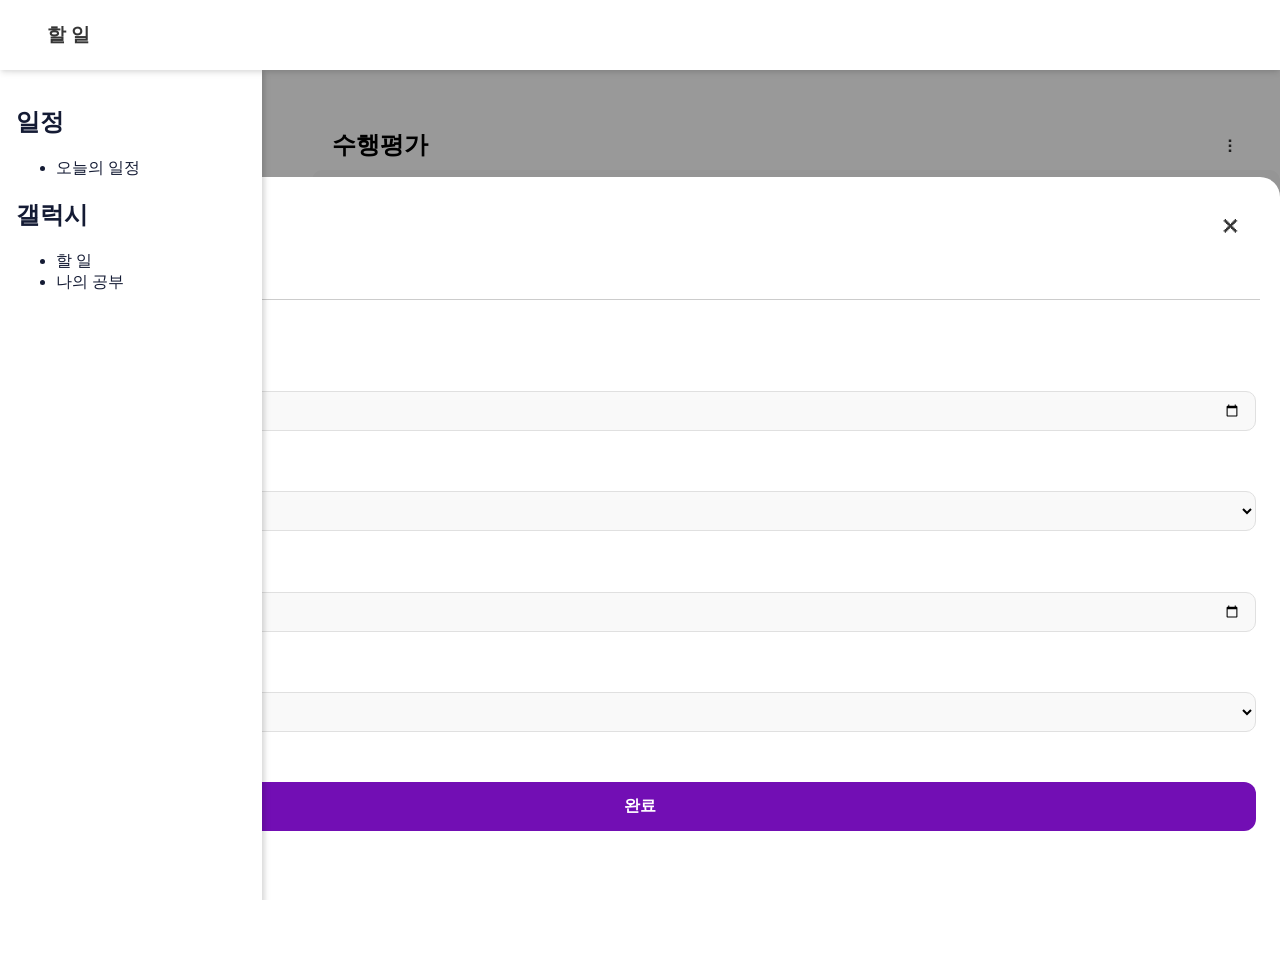
==== MyListMain.html @ 488063f8 "modal done" ====
<!DOCTYPE html>
<html lang="ko">
<head>
    <meta charset="UTF-8">
    <meta name="viewport" content="width=device-width, initial-scale=1.0">
    <link rel="stylesheet" href="style.css">
    <title>나의 할 일</title>
</head>
<body>

    <header id="mobile-header">
        <button id="hamburger">☰</button>
        <h3>할 일</h3>
    </header>

    <div id="app">

        <!-- 사이드바 -->
        <div id="overlay"></div>

        <aside id="sidebar">
            <h2>일정</h2>
            <nav>
                <ul>
                    <li>오늘의 일정</li>
                </ul>
            </nav>
            <h2>갤럭시</h2>
            <nav>
                <ul>
                    <li>할 일</li>
                    <li>나의 공부</li>
                </ul>
            </nav>
        </aside>




        <main id="content">

            <div class="hidden_height_box"> </div>

            <!-- 수행평가 목록 -->
            <div class="list-header">
                <h2 class="listname">수행평가</h2>
                <button class="filter-btn">⁝</button>
            </div>

            <div class="table-row header-row">
                <div class="col-fixed tititle">제목</div>
                <div class="scroll-area">
                    <span class="col">Due date</span>
                    <span class="col">Priority</span>
                    <span class="col">Do date</span>
                    <span class="col">Do time</span>
                </div>
            </div>

            <div class="table-row">
                <div class="col-fixed">
                    <div class="status-btn">
                        <img src="./Asset/status/sta0.png" class="status-icon">
                    </div>
                    <div class="task-info">
                        <span class="task-title">제목</span>
                        <span class="task-sub">과목</span>
                    </div>
                </div>
                <div class="scroll-area">
                    <span class="col">OOO 00</span>
                    <span class="col">
                        <span class="tagg T_p1">긴급</span>
                    </span>
                    <span class="col">OOO 00</span>
                    <span class="col">
                        <span class="tagg">아침</span>
                    </span>
                </div>
            </div>

            
            <div class="table-row add-newrow" id="add-btn-sh">
                <div class="col-fixed">
                    <div class="add-icon">
                        <img src="./Asset/icons/plus_new.png" class="add-iconpic">
                    </div>
                    <div class="task-info">
                        <span class="task-title">할 일 추가...</span>
                    </div>
                </div>
            </div>

            <div class="hidden_height_box"> </div>

            <!-- 할 일 목록 -->
            <div class="list-header">
                <h2 class="listname">할 일</h2>
                <button class="filter-btn">⁝</button>
            </div>

            <div class="table-row header-row">
                <div class="col-fixed tititle">제목</div>
                <div class="scroll-area">
                    <span class="col">Due date</span>
                    <span class="col">Priority</span>
                    <span class="col">Do date</span>
                    <span class="col">Do time</span>
                </div>
            </div>

            <div class="table-row">
                <div class="col-fixed">
                    <div class="status-btn">
                        <img src="./Asset/status/sta0.png" class="status-icon">
                    </div>
                    <div class="task-info">
                        <span class="task-title">제목</span>
                        <span class="task-sub">과목</span>
                    </div>
                </div>
                <div class="scroll-area">
                    <span class="col">OOO 00</span>
                    <span class="col">
                        <span class="tagg T_p1">긴급</span>
                    </span>
                    <span class="col">OOO 00</span>
                    <span class="col">
                        <span class="tagg">아침</span>
                    </span>
                </div>
            </div>

            <div class="table-row add-newrow" id="add-btn-hi">
                <div class="col-fixed">
                    <div class="add-icon">
                        <img src="./Asset/icons/plus_new.png" class="add-iconpic">
                    </div>
                    <div class="task-info">
                        <span class="task-title">할 일 추가...</span>
                    </div>
                </div>
            </div>

            <div class="hidden_height_box"> </div>

            <!-- 할 일 과제 -->
            <div class="list-header">
                <h2>할 과제</h2>
                <button class="filter-btn">⁝</button>
            </div>

            <div class="table-row header-row">
                <div class="col-fixed tititle">제목</div>
                <div class="scroll-area">
                    <span class="col">Due date</span>
                    <span class="col">Priority</span>
                    <span class="col">Do date</span>
                    <span class="col">Do time</span>
                </div>
            </div>

            <div class="table-row">
                <div class="col-fixed">
                    <div class="status-btn">
                        <img src="./Asset/status/sta0.png" class="status-icon">
                    </div>
                    <div class="task-info">
                        <span class="task-title">제목</span>
                        <span class="task-sub">과목</span>
                    </div>
                </div>
                <div class="scroll-area">
                    <span class="col">OOO 00</span>
                    <span class="col">
                        <span class="tagg T_p1">긴급</span>
                    </span>
                    <span class="col">OOO 00</span>
                    <span class="col">
                        <span class="tagg">아침</span>
                    </span>
                </div>
            </div>

            <div class="table-row add-newrow" id="add-btn-hg">
                <div class="col-fixed">
                    <div class="add-icon">
                        <img src="./Asset/icons/plus_new.png" class="add-iconpic">
                    </div>
                    <div class="task-info">
                        <span class="task-title">할 일 추가...</span>
                    </div>
                </div>
            </div>

            <div class="hidden_height_box"> </div>
        </main>
    </div>

    <div id="add-task-modal">
        <div id="modal-content">
            <div id="modal-header">
            <div class="hidden_width_box"> </div>
            <button id="modal-close-btn">✕</button>
            </div>
            <input type="text" id="add-task-name" placeholder="할 일 제목" value="" maxlength="20" required>
            <div id="modal-left">
                <h4>Due Date</h4>
                <input type="date" id="add-due-date" value="" required>
                <h4>Priority</h4>
                <select>
                    <option value="1">긴급</option>
                    <option value="2">높음</option>
                    <option value="3">중간</option>
                    <option value="4">보통</option>
                </select>
                <h4>Do date</h4>
                <input type="date" id="add-do-date" value="" required>
                <h4>Do Time</h4>
                <select>
                    <option value="1">아침</option>
                    <option value="2">1~4교시</option>
                    <option value="3">점심</option>
                    <option value="4">5~7교시</option>
                    <option value="5">89교시</option>
                    <option value="6">저녁</option>
                    <option value="7">야간1</option>
                    <option value="8">야간2</option>
                    <option value="9">야간3</option>
                    <option value="10">심야</option>
                </select>
            </div>
            <button id="modal-ok-btn">완료</button>
        </div>
    </div>

    <nav id="tab-bar">
        <button class="tab-item">
            <img src=".\Asset\icons\free-icon-font-ballot-7653160.png" alt="list">
            <span>List</span>
        </button>

        <button class="tab-item">
            <img src=".\Asset\icons\free-icon-font-square-star-10294913.png" alt="priority">
            <span>Priority
            </span>
        </button>

        <button class="tab-item">
            <img src=".\Asset\icons\free-icon-font-calendar-minus-7602626.png" alt="do-date">
            <span>Due Date</span>
        </button>

        <button class="tab-item">
            <img src=".\Asset\icons\free-icon-font-calendar-clock-7602606.png" alt="due-date">
            <span>Do date</span>
        </button>
    </nav>

<script src="main.js"></script>
</body>
</html>
---- style.css ----
html, body {
    margin: 0;
    padding: 0;
}


#overlay {
    position: fixed;
    inset: 0;
    background: rgba(0,0,0,0.4);

    opacity: 0;
    visibility: hidden;
    transition: opacity 0.3s;

    z-index: 890;
}

#overlay.open {
    opacity: 1;
    visibility: visible;
}

#sidebar {
    position: fixed;
    width: 230px;
    height: 100%;
    background: #ffffff;
    color: #141B34;
    padding: 16px;

    transform: translateX(-100%);
    transition: transform 0.3s;

    z-index: 900;

}

#sidebar.open {
    transform: translateX(0);
}

#mobile-header{
    position: sticky;
    top: 0;
    width: 100%;
    height: 70px;
    background: #ffffff;
    color: #363636;
    display: flex;
    gap: 15px;
    align-items: center;

    box-shadow: 0 4px 6px -1px rgba(0, 0, 0, 0.1), 
              0 2px 4px -1px rgba(0, 0, 0, 0.06);
    
    z-index: 1000;          
}

#hamburger{
    width: 50px;
    height: 50px;
    background-color: #ffffff;
    border: none;
    margin: 10px;
}


#tab-bar {
    display: flex;
    justify-content: space-around;
    position: sticky;
    bottom: 0;
    align-items: center;
    background-color: #ffffff;
    border-top: 1px solid #e0e0e0;
    padding: 10px 0;
}


.tab-item {
    display: flex;
    flex-direction: column;
    align-items: center;
    gap: 4px;

    background: none;
    border: none;
    cursor: pointer;
}

.tab-item img {
    width: 24px;
    height: 24px;
    object-fit: contain;
}


.tab-item span {
    font-size: 12px;
}

.list-header{
    display: flex;
    justify-content: space-between;
    align-items: center;
    width: 100%;
    height: 50px;
    background-color: #ffffff;
    padding: 0 20px;
    box-sizing: border-box;
}

.filter-btn{
    width: 40px;
    height: 40px;
    background-color: #ffffff;
    color:#363636;
    margin: 10px;
    font-size: 15pt;
    /* border: 1px solid #d1d5db;
    border-radius: 10px; */
    border: none;
    padding: 5px 5px;
}

.status-btn{
    width: 20px;
    height: 20px;
    padding-right: 30px
}

.add-icon {
    width: 20px;
    height: 20px;
    object-fit: contain;
}

.add-iconpic{
    width: 15px;
    height: 15px;
    padding-right: 30px
}

.status-icon {
    width: 20px;
    height: 20px;
    object-fit: contain;
}


.table-row {
    display: flex;
    align-items: center;
    border-bottom: 1px solid #eee;
    margin-left: 20px;
}

.table-row.header-row{
    background-color: #f8f8f8;
    border-radius: 10px;
}

.table-row.add-newrow {
    display: flex;
    align-items: center;
    color: #7a7a7a;
    border-bottom: 1px solid #eee;
    opacity: 0.8;
    cursor: pointer;
}

.col-fixed {
    width: 35%;
    min-width: 160px;
    padding: 12px 8px;
    display: flex;
    align-items: center;
    gap: 8px;
}

.scroll-area {
    display: flex;
    overflow-x: auto;
    flex: 1;
    gap: 15px;
    scrollbar-width: none;       /* Firefox */
    -ms-overflow-style: none;   /* IE, 구형 Edge */
}

.col-fixed.tititle {
    visibility: hidden; /* 일단 헤더의 '제목'은 숨김 */
}

.scroll-area::-webkit-scrollbar {
    display: none;                /* Chrome, Safari, 최신 Edge */
}

.col {
    min-width: 100px;
    white-space: nowrap;
    padding: 12px 8px;
    display: flex;
    align-items: center;
}

.task-info {
    display: flex;
    flex-direction: column;
}

.task-title {
    font-size: 14px;
    font-weight: 500;
}

.task-sub {
    font-size: 12px;
    color: #888;
}

h2 listname{
    margin: 60px 0px 0px 0px;
}

.tagg {
    background-color: #e6ffaa;
    border-radius: 20px;
    padding: 5px 15px;
    font-size: 12px;
    white-space: nowrap;
    display: inline-flex;
    align-items: center;
    text-align: center;
    width: fit-content;
}

.T_p1 { background-color: #E53E3E; color: white;}
.T_p2 { background-color: #E67E22; color: white;}
.T_p3 { background-color: #F6C90E;}
.T_p4 { background-color: #3498DB; color: white;}

.hidden_height_box {
    height: 50px;
    visibility: hidden;
}


#add-task-modal {
    position: fixed;
    inset: 0;
    background: rgba(0,0,0,0.4);
    z-index: 800;
}

#modal-content {
    position: fixed;
    bottom: 0;
    left: 0;
    right: 0;
    background: white;
    border-radius: 20px 20px 0 0;
    padding: 24px;
    min-height: 50vh;
    height: 75vh;
}

#modal-header{
    display: flex;
    justify-content: space-between;
    align-items: center;
}

#modal-close-btn{
    background-color: #ffffff;
    color:#363636;
    margin: 10px;
    font-size: 15pt;
    border: none;
    padding: 5px 5px;
}

.hidden_height_box {
    width: 100%;
    visibility: hidden;
}

#add-task-name{
    width: 100%;
    border: 1px solid #ccc;
    border-top: none;
    border-left: none;
    border-right: none;
    font-size: 20px;
    margin: 20px 0 30px 0;
}

input:focus {
    outline: none;
}

input[type="date"], select {
    width: 100%;
    padding: 10px 14px;
    border: 1px solid #e0e0e0;
    border-radius: 10px;
    font-size: 14px;
    outline: none;
    background: #f9f9f9;
    box-sizing: border-box;
}

input[type="date"]:focus, select:focus {
    border-color: #720eb4;
    background: white;
}

#modal-ok-btn {
    width: 100%;
    padding: 14px;
    margin-top: 50px;
    background: #720eb4;
    color: white;
    border: none;
    border-radius: 12px;
    font-size: 16px;
    font-weight: 600;
    cursor: pointer;
}

/* iPad 11" 이상 */
@media (min-width:820px){

    html, body {
    height: 100vh;
    margin: 0;
    overflow: hidden;
    }

    #app {
    display: flex;
    height: calc(100vh - 70px);
    }

    #mobile-header{
        position: sticky;
        top: 0;
        width: 100%;
        height: 70px;
        background: #ffffff;
        color: #363636;
        display: flex;
        gap: 15px;
        align-items: center;
        z-index: 1000;

        box-shadow: 0 4px 6px -1px rgba(0, 0, 0, 0.1), 
                    0 2px 4px -1px rgba(0, 0, 0, 0.06);          
    }

    #sidebar {
        position: sticky;
        width: 18vw;
        height: 100%;
        top: 0;
        left: 0;
        background: #ffffff;
        color: #141B34;
        padding: 16px;
        transform: translateX(0px);
        
        box-shadow: 4px 0 6px -1px rgba(0, 0, 0, 0.1), 
                    4px 0 4px -1px rgba(0, 0, 0, 0.06); 
    }

    #content{
        flex:1 ;
        overflow-y: auto ;
        width: 82vw;
        min-height: 0;
        padding: 0 0 50px 50px;
    }

    #hamburger{
        visibility: hidden;
        width: 0;
    }

    #tab-bar {
    left: 18vw;
    width: calc(100% - 18vw);
    display: flex;
    justify-content: space-around;
    bottom: 0;
    right: 0;
    align-items: center;
    background-color: #ffffff;
    border-top: 1px solid #e0e0e0;
    padding: 10px 0;
}

.tab-item {
        display: flex;
        flex-direction: column;
        align-items: center;
        gap: 4px;

        background: none;
        border: none;
        cursor: pointer;
    }

    .tab-item img {
        width: 24px;
        height: 24px;
        object-fit: contain;
    }

    .table-row {
    display: flex;
    align-items: center;
    border-bottom: 1px solid #eee;
    margin-left: 0;
    }
}
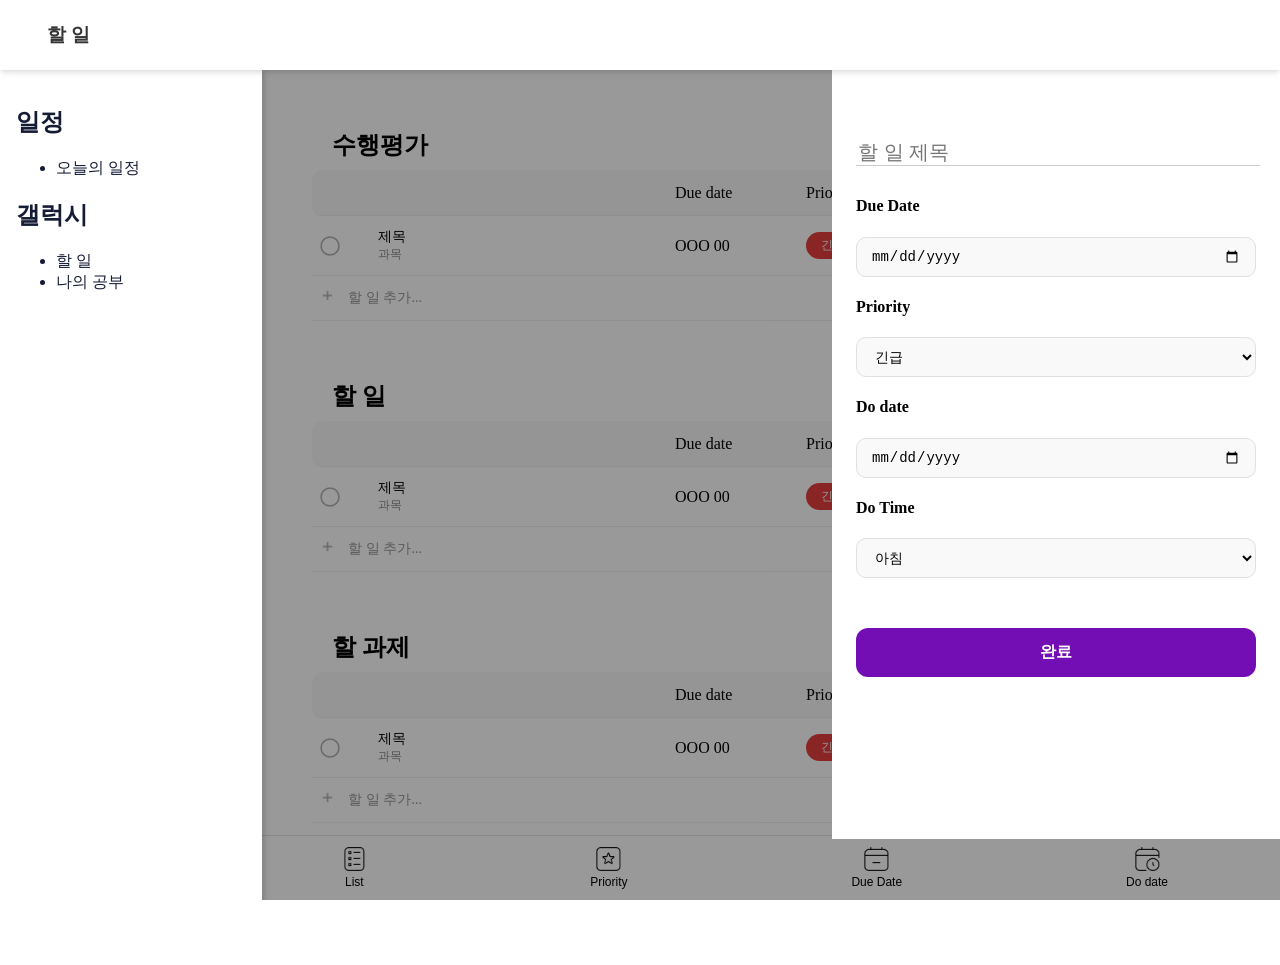
==== commit 80b2acef: "PC modal done" ====
--- a/MyListMain.html
+++ b/MyListMain.html
@@ -200,8 +200,8 @@
     <div id="add-task-modal">
         <div id="modal-content">
             <div id="modal-header">
-            <div class="hidden_width_box"> </div>
-            <button id="modal-close-btn">✕</button>
+                <div class="hidden_width_box"> </div>
+                <button id="modal-close-btn">✕</button>
             </div>
             <input type="text" id="add-task-name" placeholder="할 일 제목" value="" maxlength="20" required>
             <div id="modal-left">
--- a/style.css
+++ b/style.css
@@ -417,9 +417,36 @@
     }
 
     .table-row {
-    display: flex;
-    align-items: center;
-    border-bottom: 1px solid #eee;
-    margin-left: 0;
+        display: flex;
+        align-items: center;
+        border-bottom: 1px solid #eee;
+        margin-left: 0;
+    }
+
+
+    #modal-content {
+        position: fixed;
+        top: 70px;
+        padding-top: 70px;
+        bottom: 0;
+        right: 0;
+        left: auto;
+        width: 400px;
+        border-radius: 0;
+        overflow-y: auto;
+    }
+    
+    #modal-header {
+        display: none;
+    }
+
+    #add-task-name{
+    width: 100%;
+    border: 1px solid #ccc;
+    border-top: none;
+    border-left: none;
+    border-right: none;
+    font-size: 20px;
+    margin: 0 0 10px 0;
     }
 }
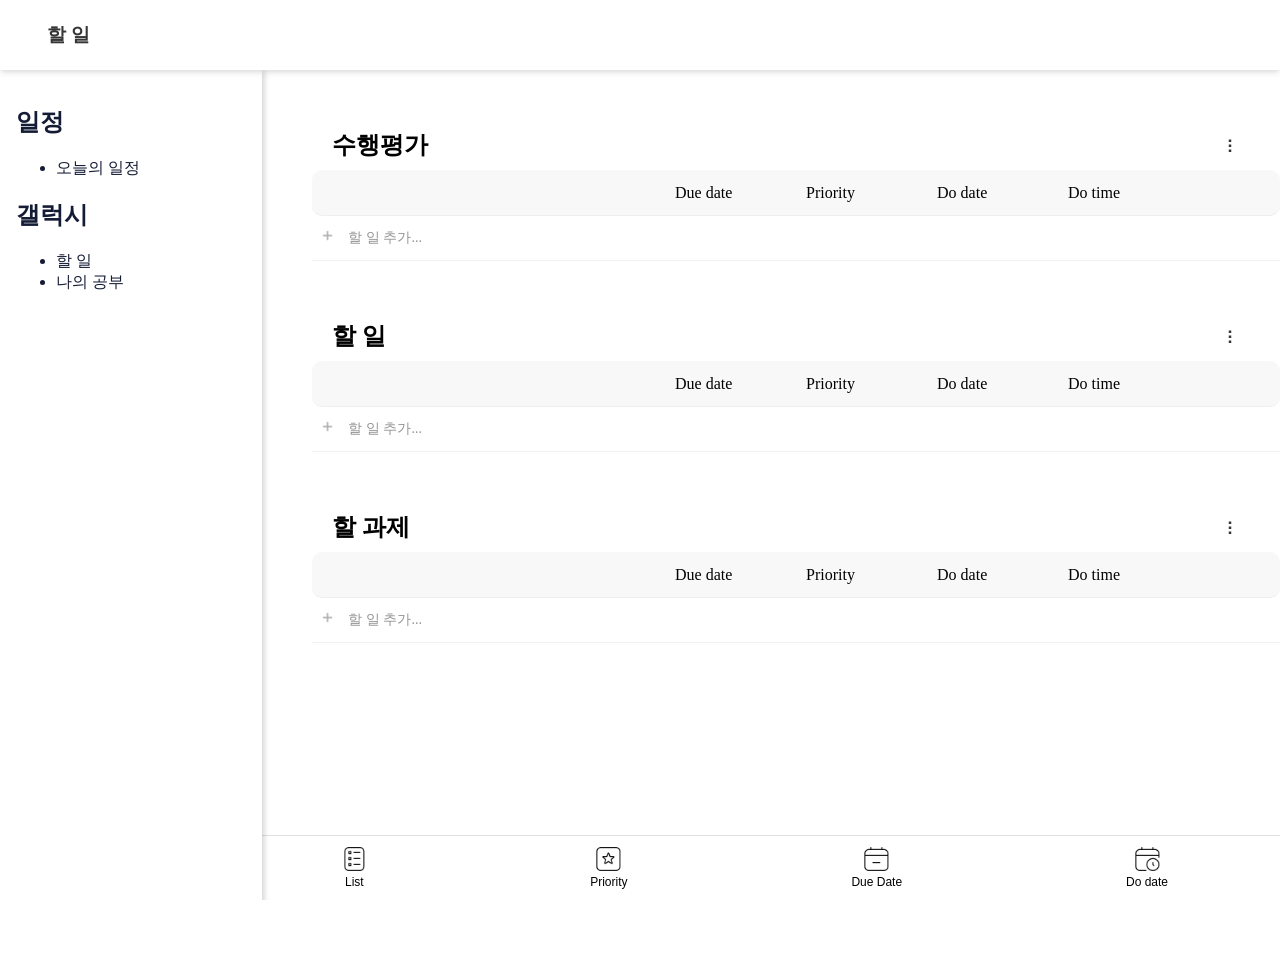
==== commit e57c9005: "add row" ====
--- a/MyListMain.html
+++ b/MyListMain.html
@@ -57,7 +57,7 @@
                 </div>
             </div>
 
-            <div class="table-row">
+<!--        <div class="table-row">
                 <div class="col-fixed">
                     <div class="status-btn">
                         <img src="./Asset/status/sta0.png" class="status-icon">
@@ -74,10 +74,10 @@
                     </span>
                     <span class="col">OOO 00</span>
                     <span class="col">
-                        <span class="tagg">아침</span>
-                    </span>
-                </div>
-            </div>
+                        <span class="tagg tt1">아침</span>
+                    </span>
+                </div>
+            </div> -->
 
             
             <div class="table-row add-newrow" id="add-btn-sh">
@@ -109,7 +109,7 @@
                 </div>
             </div>
 
-            <div class="table-row">
+            <!-- <div class="table-row">
                 <div class="col-fixed">
                     <div class="status-btn">
                         <img src="./Asset/status/sta0.png" class="status-icon">
@@ -126,10 +126,10 @@
                     </span>
                     <span class="col">OOO 00</span>
                     <span class="col">
-                        <span class="tagg">아침</span>
-                    </span>
-                </div>
-            </div>
+                        <span class="tagg tt1">아침</span>
+                    </span>
+                </div>
+            </div> -->
 
             <div class="table-row add-newrow" id="add-btn-hi">
                 <div class="col-fixed">
@@ -160,7 +160,7 @@
                 </div>
             </div>
 
-            <div class="table-row">
+            <!-- <div class="table-row">
                 <div class="col-fixed">
                     <div class="status-btn">
                         <img src="./Asset/status/sta0.png" class="status-icon">
@@ -177,10 +177,10 @@
                     </span>
                     <span class="col">OOO 00</span>
                     <span class="col">
-                        <span class="tagg">아침</span>
-                    </span>
-                </div>
-            </div>
+                        <span class="tagg tt1">아침</span>
+                    </span>
+                </div>
+            </div> -->
 
             <div class="table-row add-newrow" id="add-btn-hg">
                 <div class="col-fixed">
@@ -205,10 +205,12 @@
             </div>
             <input type="text" id="add-task-name" placeholder="할 일 제목" value="" maxlength="20" required>
             <div id="modal-left">
+                <h4>Subject</h4>
+                <input type="text" id="add-task-sub" placeholder="과목" maxlength="10">
                 <h4>Due Date</h4>
                 <input type="date" id="add-due-date" value="" required>
                 <h4>Priority</h4>
-                <select>
+                <select id="add-priority">
                     <option value="1">긴급</option>
                     <option value="2">높음</option>
                     <option value="3">중간</option>
@@ -217,7 +219,7 @@
                 <h4>Do date</h4>
                 <input type="date" id="add-do-date" value="" required>
                 <h4>Do Time</h4>
-                <select>
+                <select id="add-do-time">
                     <option value="1">아침</option>
                     <option value="2">1~4교시</option>
                     <option value="3">점심</option>
--- a/style.css
+++ b/style.css
@@ -240,6 +240,18 @@
 .T_p3 { background-color: #F6C90E;}
 .T_p4 { background-color: #3498DB; color: white;}
 
+.tt1 { background-color: #fffc9c; }
+.tt2 { background-color: #e4ff9c; }
+.tt3 { background-color: #acff9c; }
+.tt4 { background-color: #9cffed; }
+.tt5 { background-color: #c39cff; }
+.tt6 { background-color: #ff9cfc; }
+.tt7 { background-color: #315dd6; color: white; }
+.tt8 { background-color: #262c9e; color: white; }
+.tt9 { background-color: #27155c; color: white; }
+.tt10 { background-color: #150636; color: white; }
+
+
 .hidden_height_box {
     height: 50px;
     visibility: hidden;
@@ -250,7 +262,13 @@
     position: fixed;
     inset: 0;
     background: rgba(0,0,0,0.4);
-    z-index: 800;
+    z-index: 910;
+
+    display: none;
+}
+
+#add-task-modal.open {
+    display: block;
 }
 
 #modal-content {
@@ -292,7 +310,7 @@
     border-left: none;
     border-right: none;
     font-size: 20px;
-    margin: 20px 0 30px 0;
+    margin: 20px 0 10px 0;
 }
 
 input:focus {
@@ -326,6 +344,17 @@
     font-size: 16px;
     font-weight: 600;
     cursor: pointer;
+}
+
+#add-task-sub{
+    width: 100%;
+    padding: 10px 14px;
+    border: 1px solid #e0e0e0;
+    border-radius: 10px;
+    font-size: 14px;
+    outline: none;
+    background: #f9f9f9;
+    box-sizing: border-box;
 }
 
 /* iPad 11" 이상 */
@@ -399,7 +428,7 @@
     padding: 10px 0;
 }
 
-.tab-item {
+    .tab-item {
         display: flex;
         flex-direction: column;
         align-items: center;
@@ -422,7 +451,6 @@
         border-bottom: 1px solid #eee;
         margin-left: 0;
     }
-
 
     #modal-content {
         position: fixed;
@@ -434,8 +462,15 @@
         width: 400px;
         border-radius: 0;
         overflow-y: auto;
+
+        transform: translateY(-100%);
+        transition: transform 0.3s;
     }
     
+    #modal-content.open {
+        transform: translateY(0%);
+    }
+
     #modal-header {
         display: none;
     }
